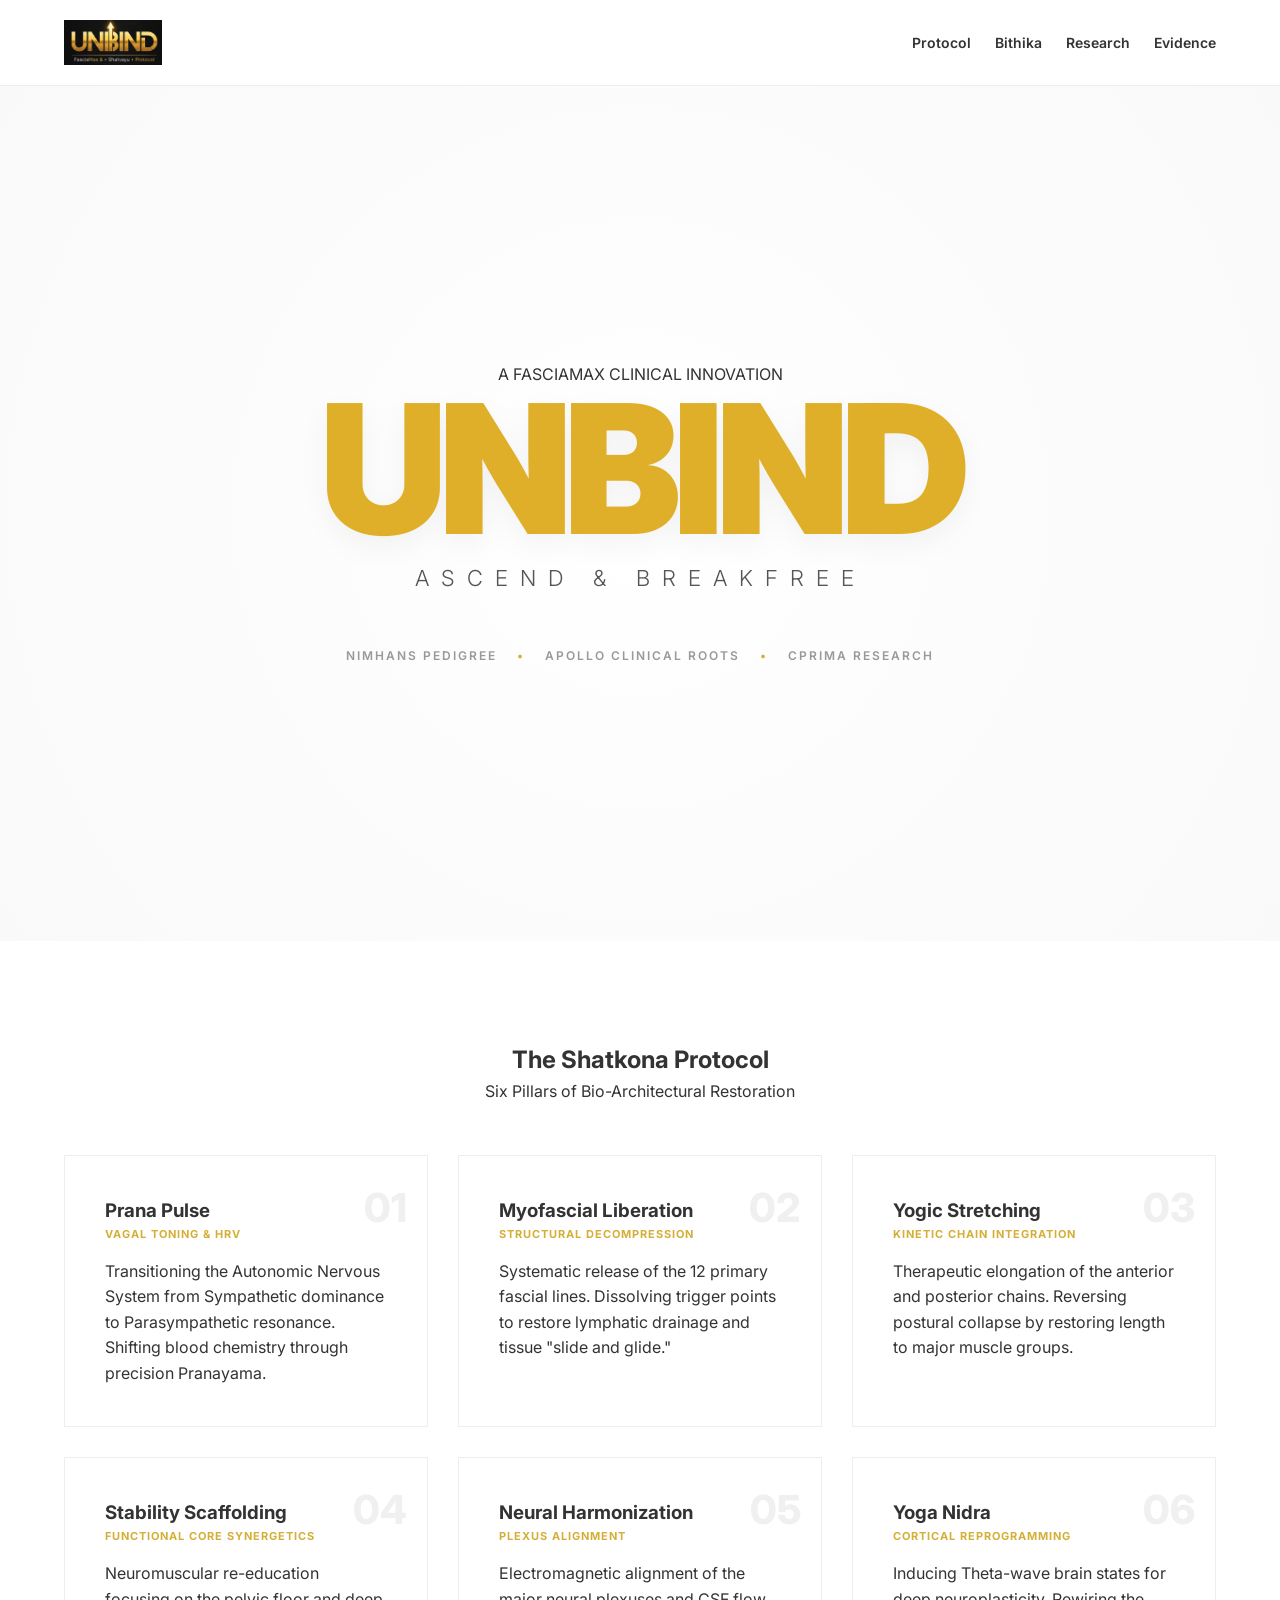
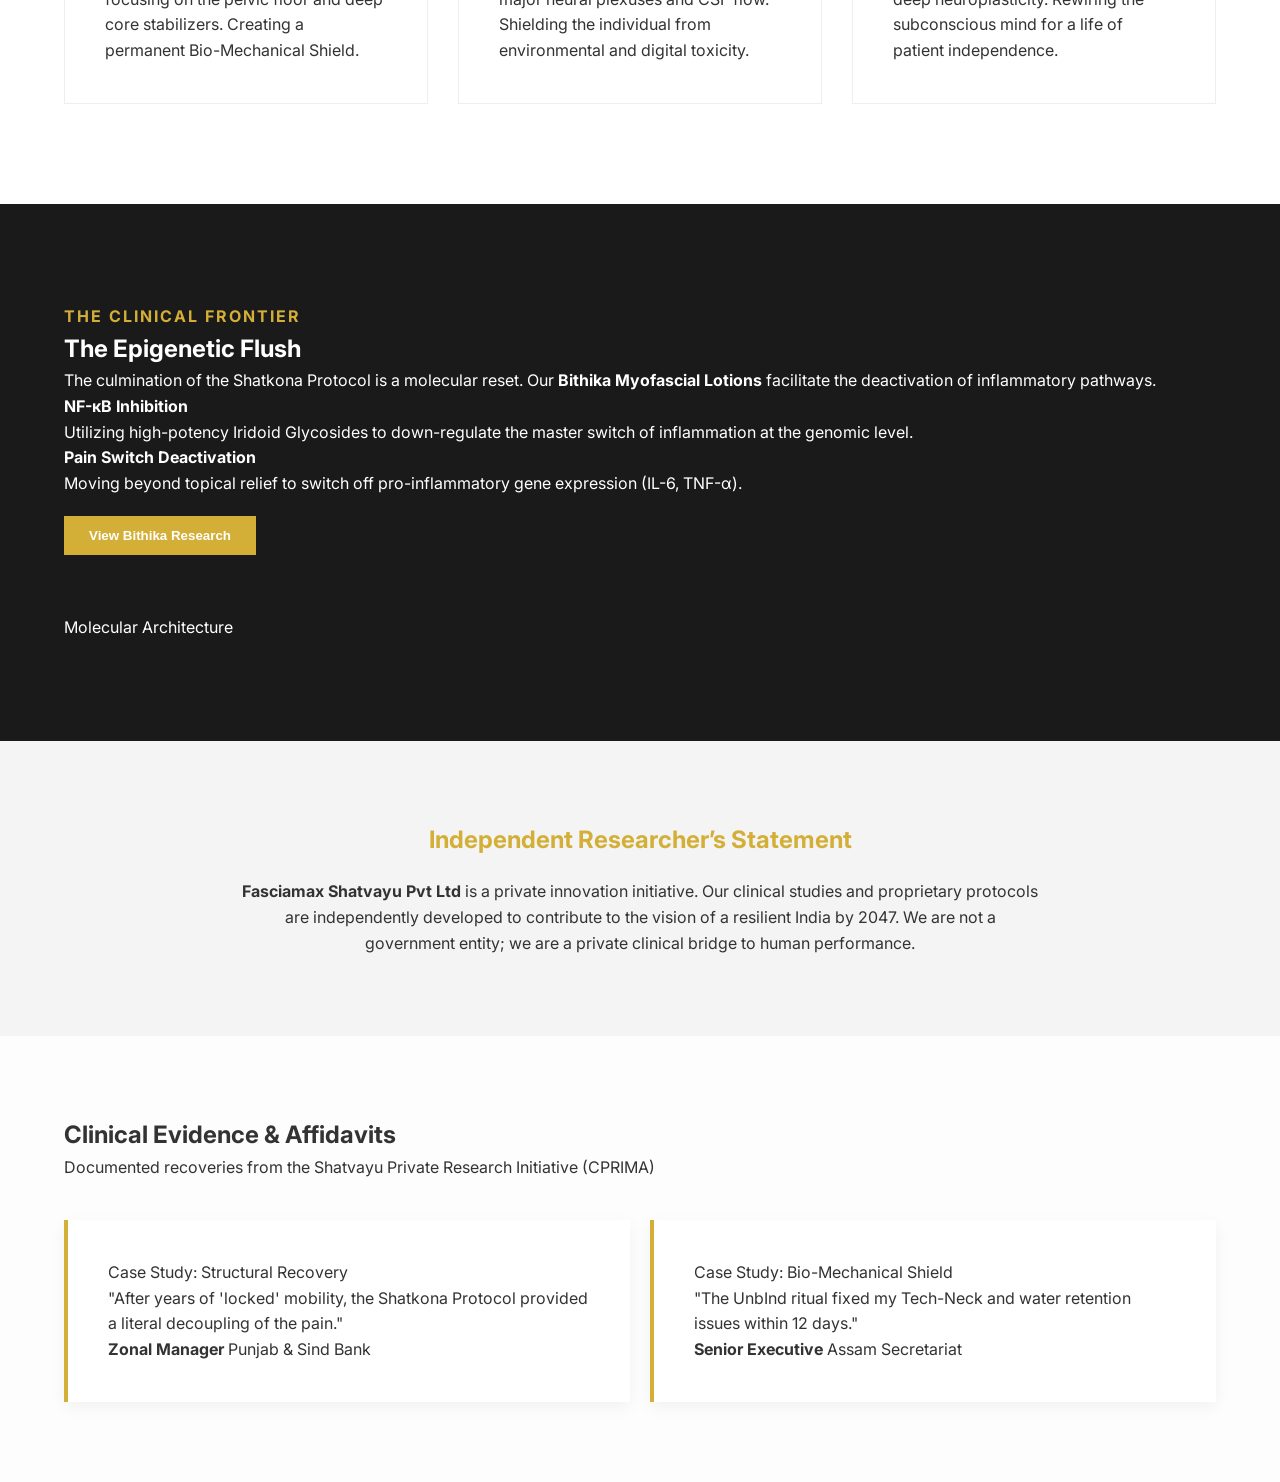
==== index.html @ 410f821a "feat: publish unbind commercial brand" ====
<!DOCTYPE html>
<html lang="en">
<head>
    <meta charset="UTF-8">
    <meta name="viewport" content="width=device-width, initial-scale=1.0">
    <title>Shatvayu | Clinical Independence</title>
    <link rel="stylesheet" href="style.css">
    <link href="https://fonts.googleapis.com/css2?family=Inter:wght@400;600;800&display=swap" rel="stylesheet">
</head>
<body>

   <nav class="navbar">
    <div class="logo-container">
        <img src="assets/unbind-logo.png" alt="Shatvayu UnbInd Logo" class="brand-logo">
    </div>
    <div class="nav-links">
        <a href="#protocol">Protocol</a>
        <a href="#bithika">Bithika</a>
        <a href="#research">Research</a>
        <a href="#testimonials">Evidence</a>
    </div>
</nav>

    <header class="hero">
    <div class="hero-bg-overlay"></div>
    
    <div class="hero-inner">
        <div class="corporate-seal">A FASCIAMAX CLINICAL INNOVATION</div>
        <h1 class="hero-brand-title">UNBIND</h1>
        <h2 class="hero-architecture-tag">Ascend & Breakfree</h2>
        
        <div class="hero-credentials">
            <span>NIMHANS Pedigree</span>
            <span class="dot">•</span>
            <span>Apollo Clinical Roots</span>
            <span class="dot">•</span>
            <span>CPRIMA Research</span>
        </div>
    </div>
</header>

    <section id="protocol" class="protocol-section">
        <h2 class="section-title">The Shatkona Protocol</h2>
        <p class="section-intro">Six Pillars of Bio-Architectural Restoration</p>

        <div class="protocol-grid">
    <div class="protocol-card">
        <div class="pillar-num">01</div>
        <h3>Prana Pulse</h3>
        <p class="science-tag">Vagal Toning & HRV</p>
        <p>Transitioning the Autonomic Nervous System from Sympathetic dominance to Parasympathetic resonance. Shifting blood chemistry through precision Pranayama.</p>
    </div>

    <div class="protocol-card">
        <div class="pillar-num">02</div>
        <h3>Myofascial Liberation</h3>
        <p class="science-tag">Structural Decompression</p>
        <p>Systematic release of the 12 primary fascial lines. Dissolving trigger points to restore lymphatic drainage and tissue "slide and glide."</p>
    </div>

    <div class="protocol-card">
        <div class="pillar-num">03</div>
        <h3>Yogic Stretching</h3>
        <p class="science-tag">Kinetic Chain Integration</p>
        <p>Therapeutic elongation of the anterior and posterior chains. Reversing postural collapse by restoring length to major muscle groups.</p>
    </div>

    <div class="protocol-card">
        <div class="pillar-num">04</div>
        <h3>Stability Scaffolding</h3>
        <p class="science-tag">Functional Core Synergetics</p>
        <p>Neuromuscular re-education focusing on the pelvic floor and deep core stabilizers. Creating a permanent Bio-Mechanical Shield.</p>
    </div>

    <div class="protocol-card">
        <div class="pillar-num">05</div>
        <h3>Neural Harmonization</h3>
        <p class="science-tag">Plexus Alignment</p>
        <p>Electromagnetic alignment of the major neural plexuses and CSF flow. Shielding the individual from environmental and digital toxicity.</p>
    </div>

    <div class="protocol-card">
        <div class="pillar-num">06</div>
        <h3>Yoga Nidra</h3>
        <p class="science-tag">Cortical Reprogramming</p>
        <p>Inducing Theta-wave brain states for deep neuroplasticity. Rewiring the subconscious mind for a life of patient independence.</p>
    </div>
</div>
    </section>

    <section id="bithika" class="flush-section">
        <div class="flush-container">
            <div class="flush-text">
                <span class="science-label">The Clinical Frontier</span>
                <h2>The Epigenetic Flush</h2>
                <p>The culmination of the Shatkona Protocol is a molecular reset. Our <strong>Bithika Myofascial Lotions</strong> facilitate the deactivation of inflammatory pathways.</p>
                
                <div class="science-breakdown">
                    <div class="pathway-item">
                        <h4>NF-κB Inhibition</h4>
                        <p>Utilizing high-potency Iridoid Glycosides to down-regulate the master switch of inflammation at the genomic level.</p>
                    </div>
                    <div class="pathway-item">
                        <h4>Pain Switch Deactivation</h4>
                        <p>Moving beyond topical relief to switch off pro-inflammatory gene expression (IL-6, TNF-α).</p>
                    </div>
                </div>
                <button class="cta-gold">View Bithika Research</button>
            </div>
            <div class="flush-image">
                <div class="placeholder-box">Molecular Architecture</div>
            </div>
        </div>
    </section>

    <section id="research" class="research-note">
        <div class="note-container">
            <h2>Independent Researcher’s Statement</h2>
            <p><strong>Fasciamax Shatvayu Pvt Ltd</strong> is a private innovation initiative. Our clinical studies and proprietary protocols are independently developed to contribute to the vision of a resilient India by 2047. We are not a government entity; we are a private clinical bridge to human performance.</p>
        </div>
    </section>

    <section id="testimonials" class="testimonial-section">
        <h2 class="section-title">Clinical Evidence & Affidavits</h2>
        <p class="section-sub">Documented recoveries from the Shatvayu Private Research Initiative (CPRIMA)</p>

        <div class="testimonial-grid">
            <div class="case-card">
                <span class="case-label">Case Study: Structural Recovery</span>
                <p class="case-quote">"After years of 'locked' mobility, the Shatkona Protocol provided a literal decoupling of the pain."</p>
                <div class="case-author">
                    <strong>Zonal Manager</strong>
                    <span>Punjab & Sind Bank</span>
                </div>
            </div>

            <div class="case-card">
                <span class="case-label">Case Study: Bio-Mechanical Shield</span>
                <p class="case-quote">"The UnbInd ritual fixed my Tech-Neck and water retention issues within 12 days."</p>
                <div class="case-author">
                    <strong>Senior Executive</strong>
                    <span>Assam Secretariat</span>
                </div>
            </div>
        </div>
    </section>

    <script src="script.js"></script>
</body>
</html>
---- style.css ----
/* GLOBAL STYLES */
* {
    margin: 0;
    padding: 0;
    box-sizing: border-box;
}

body {
    font-family: 'Inter', sans-serif;
    color: #333;
    line-height: 1.6;
}

/* NAVBAR */
.navbar {
    display: flex;
    justify-content: space-between;
    align-items: center;
    padding: 20px 5%;
    background: #fff;
    border-bottom: 1px solid #eee;
    position: sticky;
    top: 0;
    z-index: 1000;
}

.brand-logo {
    height: 45px; /* This is the "sweet spot" for most professional navbars */
    width: auto;  /* This ensures the logo doesn't look stretched or squashed */
    display: block;
    object-fit: contain; /* Extra insurance to keep the proportions perfect */
}

/* Ensure the container doesn't force extra height */
.logo-container {
    display: flex;
    align-items: center;
    max-height: 50px; 
}

.nav-links a {
    margin-left: 20px;
    text-decoration: none;
    color: #333;
    font-weight: 600;
    font-size: 14px;
}

/* HERO */
/* 1. THE MAIN HERO CONTAINER */
.hero {
    height: 95vh;
    display: flex;
    align-items: center;
    justify-content: center;
    position: relative;
    overflow: hidden;
    /* This gradient adds depth so the screen doesn't look 'empty' */
    background: radial-gradient(circle, #ffffff 0%, #f9f9f9 100%);
}

/* 2. THE BACKGROUND TEXTURE (The Fascial Web) */
.hero-bg-overlay {
    position: absolute;
    top: 0; left: 0;
    width: 100%; height: 100%;
    background-image: url('assets/fascial-web-bg.png');
    background-size: cover;
    background-position: center;
    opacity: 0.05; 
    z-index: 1;
}

/* 3. THE TEXT CONTENT WRAPPER */
.hero-inner {
    position: relative;
    z-index: 2; 
    text-align: center;
}

/* 4. THE BRAND TITLE (Replaces the old .hero h1) */
.hero-brand-title {
    /* clamp makes it huge on desktop (180px) but readable on mobile */
    font-size: clamp(80px, 18vw, 180px);
    font-weight: 900;
    letter-spacing: -8px; /* High-end 'tight' kerning */
    line-height: 0.8;
    color: #e0af29;
    margin: 10px 0;
    text-shadow: 0 10px 30px rgba(0,0,0,0.05);
}

/* 5. THE TAGLINE */
.hero-architecture-tag {
    font-size: 22px;
    font-weight: 300;
    text-transform: uppercase;
    letter-spacing: 12px; /* Adds the 'Architectural' feel */
    color: #555;
    margin-top: 20px;
}

/* 6. THE AUTHORITY BAR (NIMHANS/Apollo) */
.hero-credentials {
    margin-top: 50px;
    font-size: 12px;
    font-weight: 600;
    text-transform: uppercase;
    letter-spacing: 2px;
    color: #999;
}

.hero-credentials .dot {
    color: #D4AF37; /* Your branding gold */
    margin: 0 15px;
}
/* PROTOCOL SECTION */
.protocol-section {
    padding: 100px 5%;
    background: #ffffff;
    text-align: center;
}

.protocol-grid {
    display: grid;
    grid-template-columns: repeat(auto-fit, minmax(300px, 1fr));
    gap: 30px;
    margin-top: 50px;
}

.protocol-card {
    padding: 40px;
    border: 1px solid #eee;
    transition: 0.4s;
    text-align: left;
    position: relative;
}

.protocol-card:hover {
    border-color: #D4AF37;
    box-shadow: 0 10px 30px rgba(0,0,0,0.05);
}

.pillar-num {
    font-size: 40px;
    font-weight: 800;
    color: #f0f0f0;
    position: absolute;
    top: 20px;
    right: 20px;
}

.science-tag {
    color: #D4AF37;
    font-size: 11px;
    font-weight: 700;
    text-transform: uppercase;
    letter-spacing: 1px;
    margin-bottom: 15px;
}

/* BITHIKA SECTION */
.flush-section {
    padding: 100px 5%;
    background-color: #1a1a1a;
    color: #ffffff;
}

.flush-container {
    display: flex;
    align-items: center;
    gap: 60px;
    max-width: 1200px;
    margin: 0 auto;
    flex-wrap: wrap;
}

.science-label {
    color: #D4AF37;
    font-weight: 700;
    letter-spacing: 2px;
    text-transform: uppercase;
}

.cta-gold {
    background: #D4AF37;
    border: none;
    padding: 12px 25px;
    color: #fff;
    font-weight: 700;
    cursor: pointer;
    margin-top: 20px;
}

/* RESEARCH NOTE (The Fix for your Top-Left problem) */
.research-note {
    padding: 80px 5%;
    background: #f4f4f4;
    text-align: center;
}

.note-container {
    max-width: 800px;
    margin: 0 auto;
}

.research-note h2 {
    margin-bottom: 20px;
    color: #D4AF37;
}

/* TESTIMONIALS */
.testimonial-section {
    padding: 80px 5%;
    background: #fdfdfd;
}

.testimonial-grid {
    display: flex;
    gap: 20px;
    margin-top: 40px;
    flex-wrap: wrap;
}

.case-card {
    flex: 1;
    min-width: 300px;
    background: white;
    padding: 40px;
    border-left: 4px solid #D4AF37;
    box-shadow: 0 5px 15px rgba(0,0,0,0.05);
}
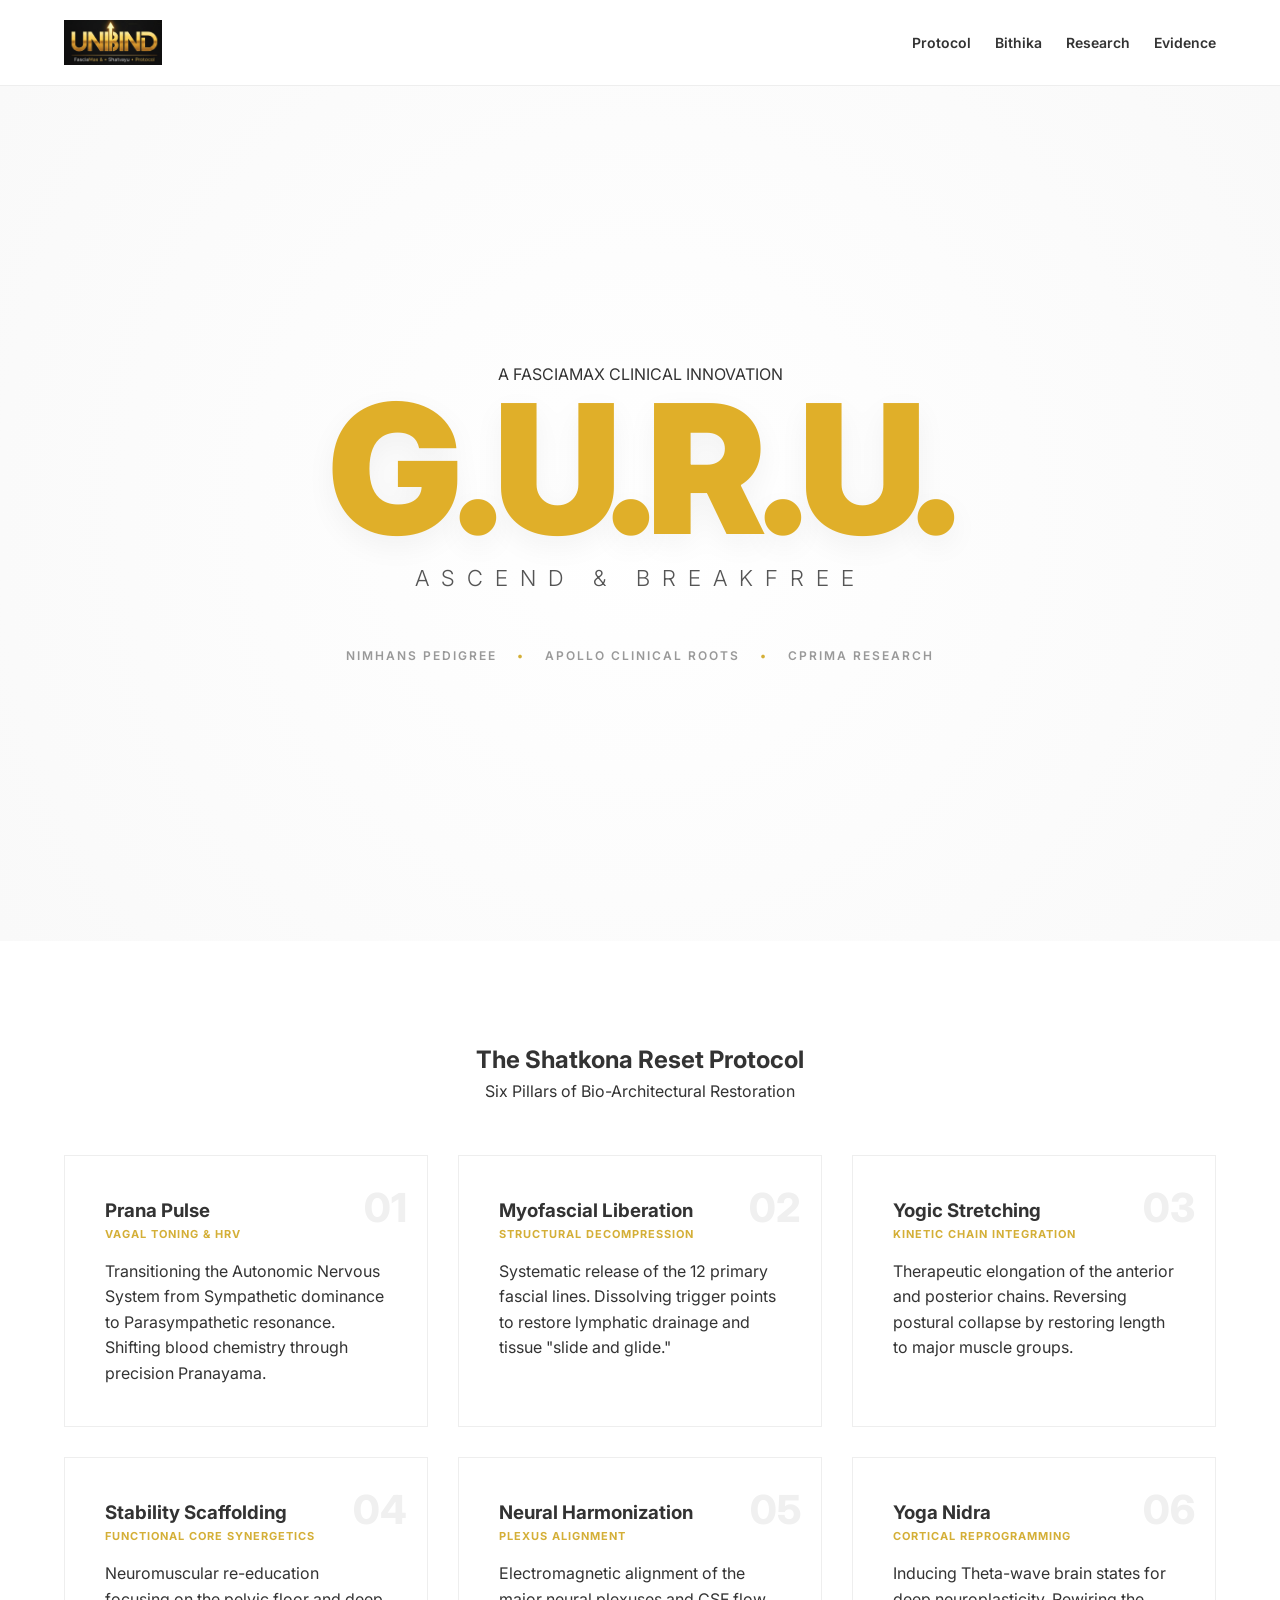
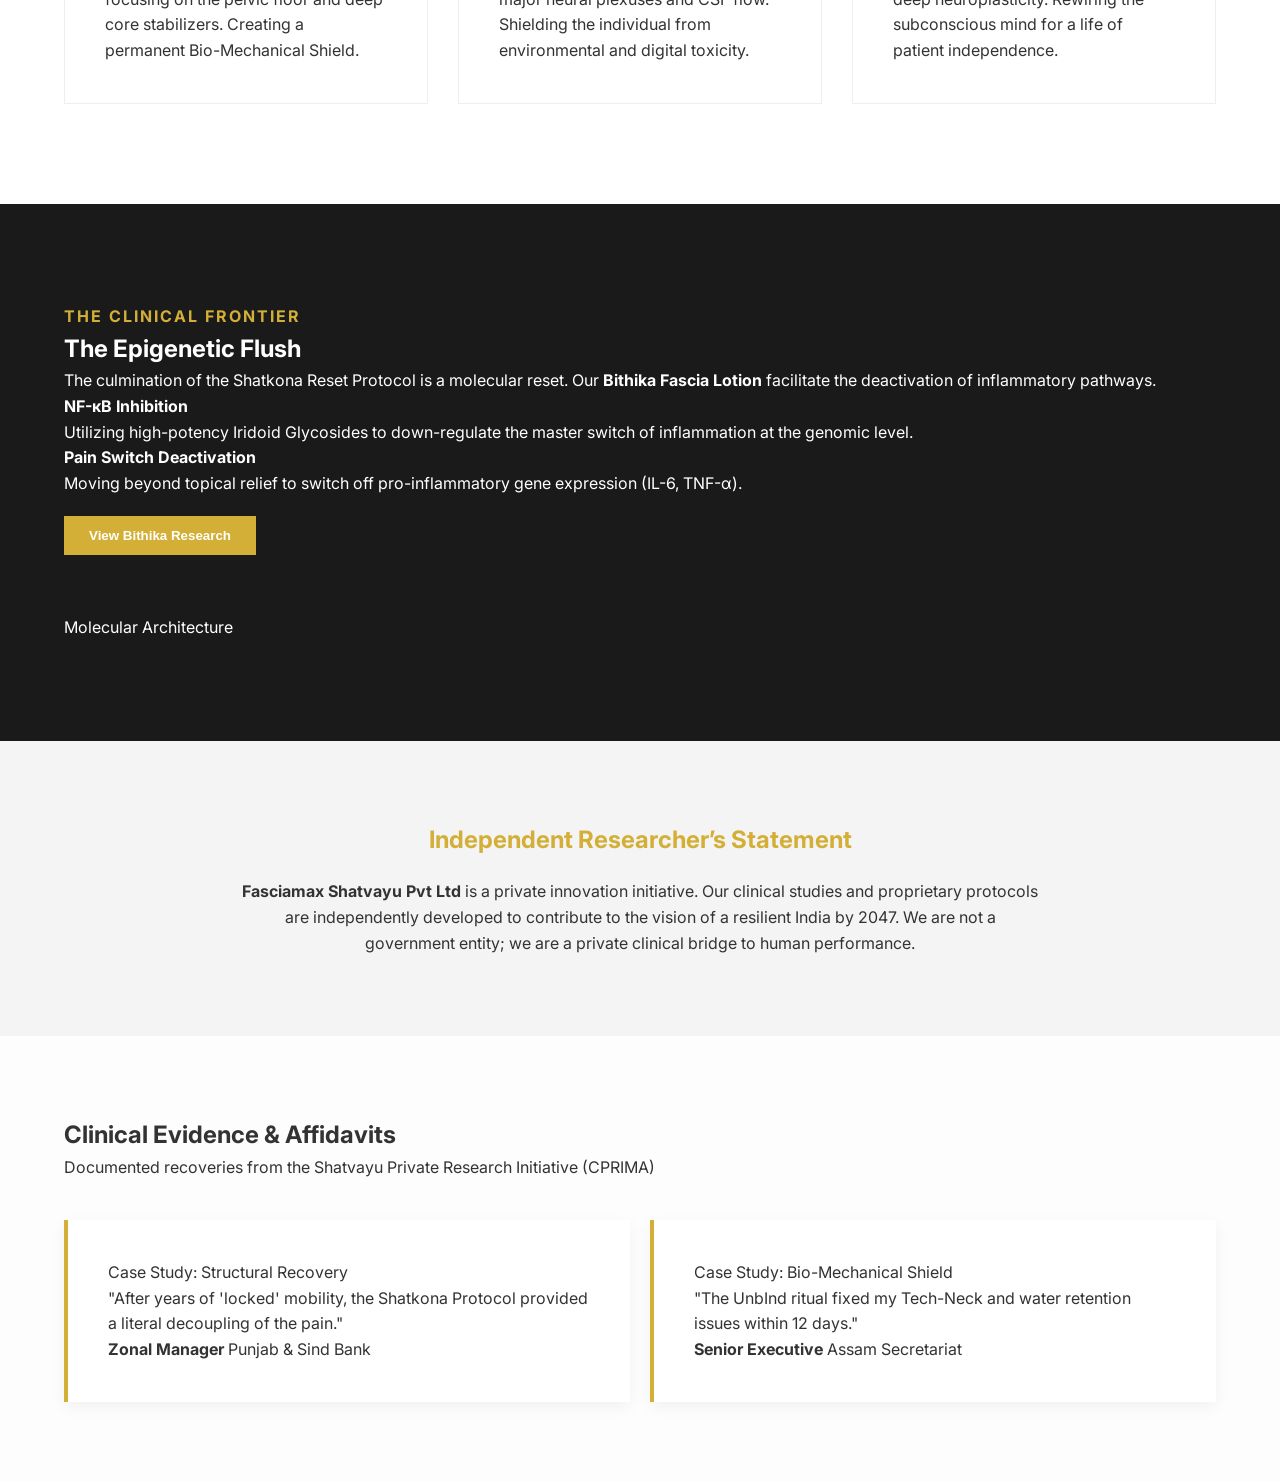
==== commit e849191e: "gradient" ====
--- a/index.html
+++ b/index.html
@@ -3,7 +3,7 @@
 <head>
     <meta charset="UTF-8">
     <meta name="viewport" content="width=device-width, initial-scale=1.0">
-    <title>Shatvayu | Clinical Independence</title>
+    <title>Shatvayu - FasciaMax</title>
     <link rel="stylesheet" href="style.css">
     <link href="https://fonts.googleapis.com/css2?family=Inter:wght@400;600;800&display=swap" rel="stylesheet">
 </head>
@@ -26,7 +26,7 @@
     
     <div class="hero-inner">
         <div class="corporate-seal">A FASCIAMAX CLINICAL INNOVATION</div>
-        <h1 class="hero-brand-title">UNBIND</h1>
+        <h1 class="hero-brand-title">G.U.R.U.</h1>
         <h2 class="hero-architecture-tag">Ascend & Breakfree</h2>
         
         <div class="hero-credentials">
@@ -40,7 +40,7 @@
 </header>
 
     <section id="protocol" class="protocol-section">
-        <h2 class="section-title">The Shatkona Protocol</h2>
+        <h2 class="section-title">The Shatkona Reset Protocol</h2>
         <p class="section-intro">Six Pillars of Bio-Architectural Restoration</p>
 
         <div class="protocol-grid">
@@ -93,7 +93,7 @@
             <div class="flush-text">
                 <span class="science-label">The Clinical Frontier</span>
                 <h2>The Epigenetic Flush</h2>
-                <p>The culmination of the Shatkona Protocol is a molecular reset. Our <strong>Bithika Myofascial Lotions</strong> facilitate the deactivation of inflammatory pathways.</p>
+                <p>The culmination of the Shatkona Reset Protocol is a molecular reset. Our <strong>Bithika Fascia Lotion</strong> facilitate the deactivation of inflammatory pathways.</p>
                 
                 <div class="science-breakdown">
                     <div class="pathway-item">
--- a/style.css
+++ b/style.css
@@ -229,4 +229,41 @@
     padding: 40px;
     border-left: 4px solid #D4AF37;
     box-shadow: 0 5px 15px rgba(0,0,0,0.05);
+    :root {
+    --deep-forest: #2C5E43;
+    --muted-sage: #4A5A50;
+    --clinical-white: #F4F6F4;
+    --gold: #C5A059;
+}
+
+body {
+    font-family: 'Inter', sans-serif;
+    color: var(--muted-sage);
+    background-color: var(--clinical-white);
+    line-height: 1.6;
+}
+
+.hero {
+    background: linear-gradient(rgba(44, 94, 67, 0.9), rgba(44, 94, 67, 0.9)), url('assets/hero-bg.jpg');
+    background-size: cover;
+    padding: 100px 20px;
+    text-align: center;
+    color: #FFF;
+}
+
+.hero-brand-title {
+    font-size: 5rem;
+    letter-spacing: 0.5rem;
+    margin: 10px 0;
+}
+
+.cta-gold {
+    background-color: var(--gold);
+    color: #FFF;
+    padding: 12px 30px;
+    border: none;
+    border-radius: 5px;
+    font-weight: 800;
+    cursor: pointer;
+}
 }
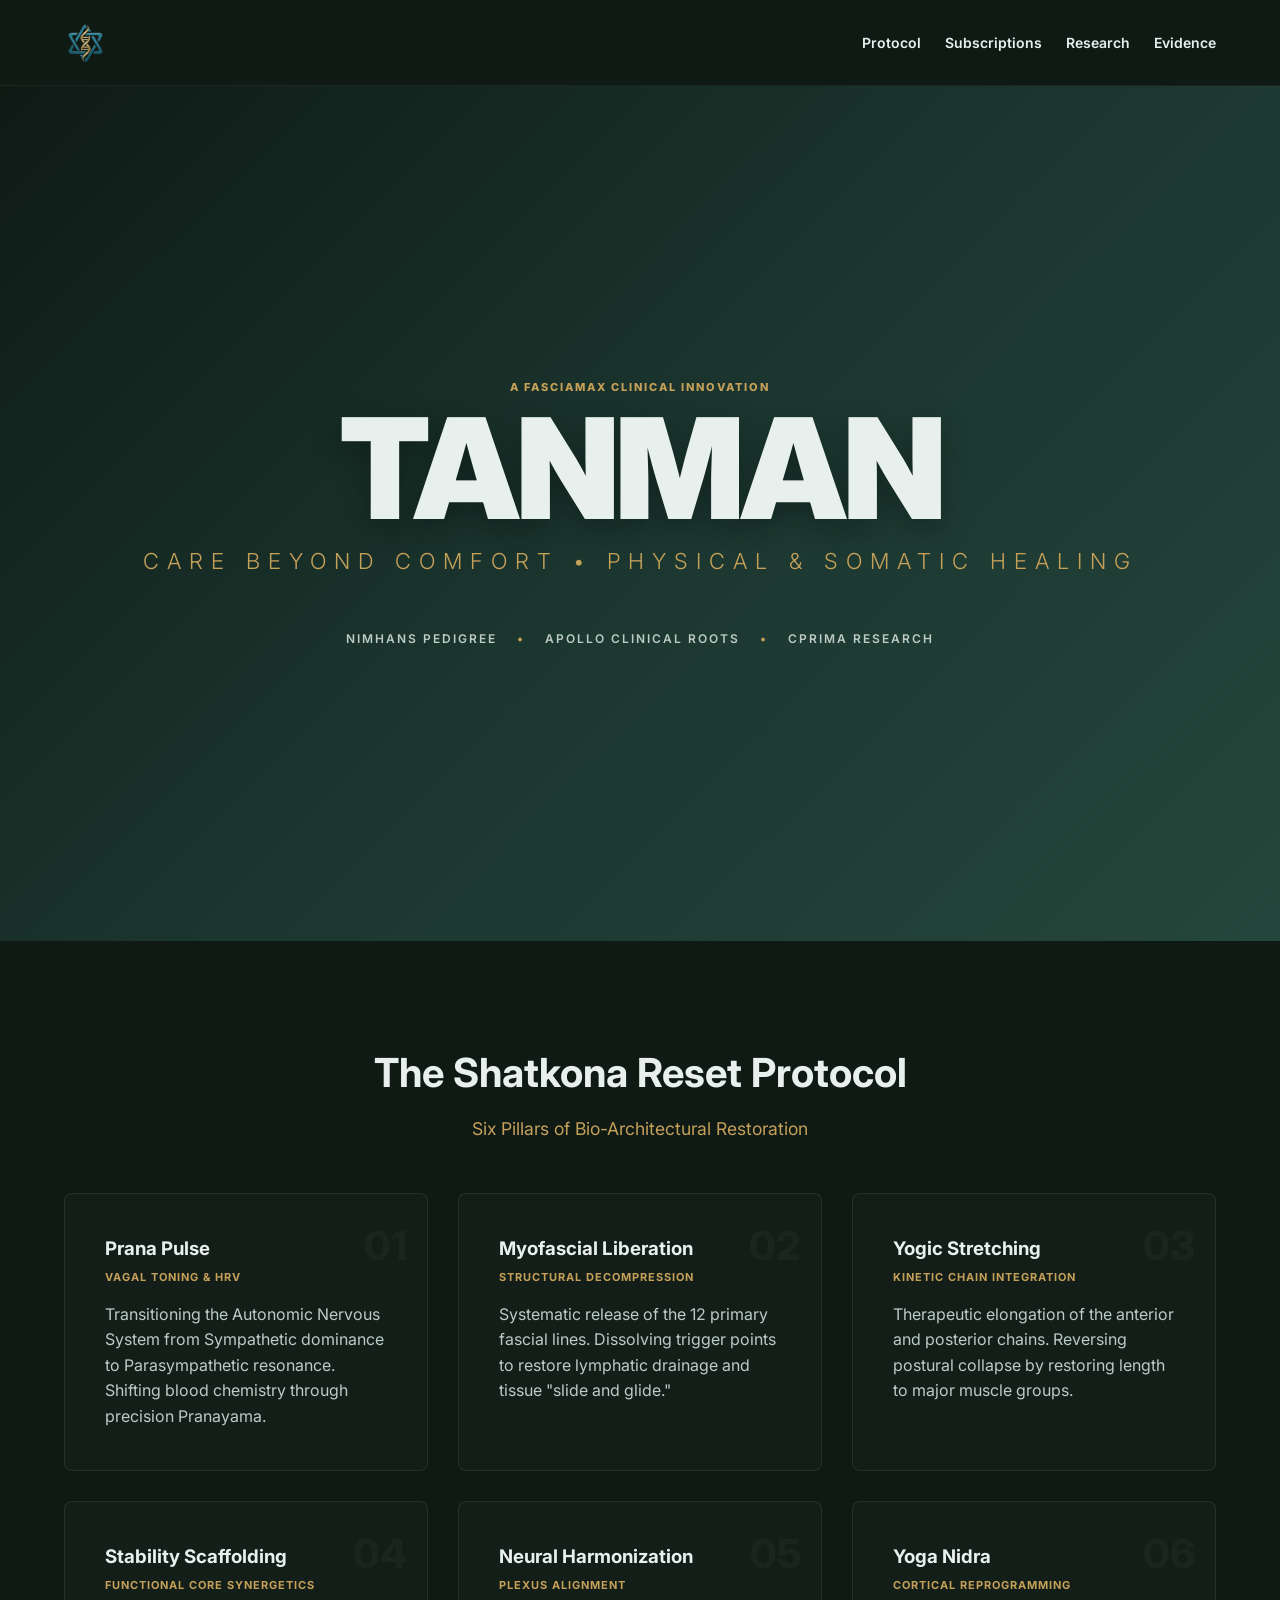
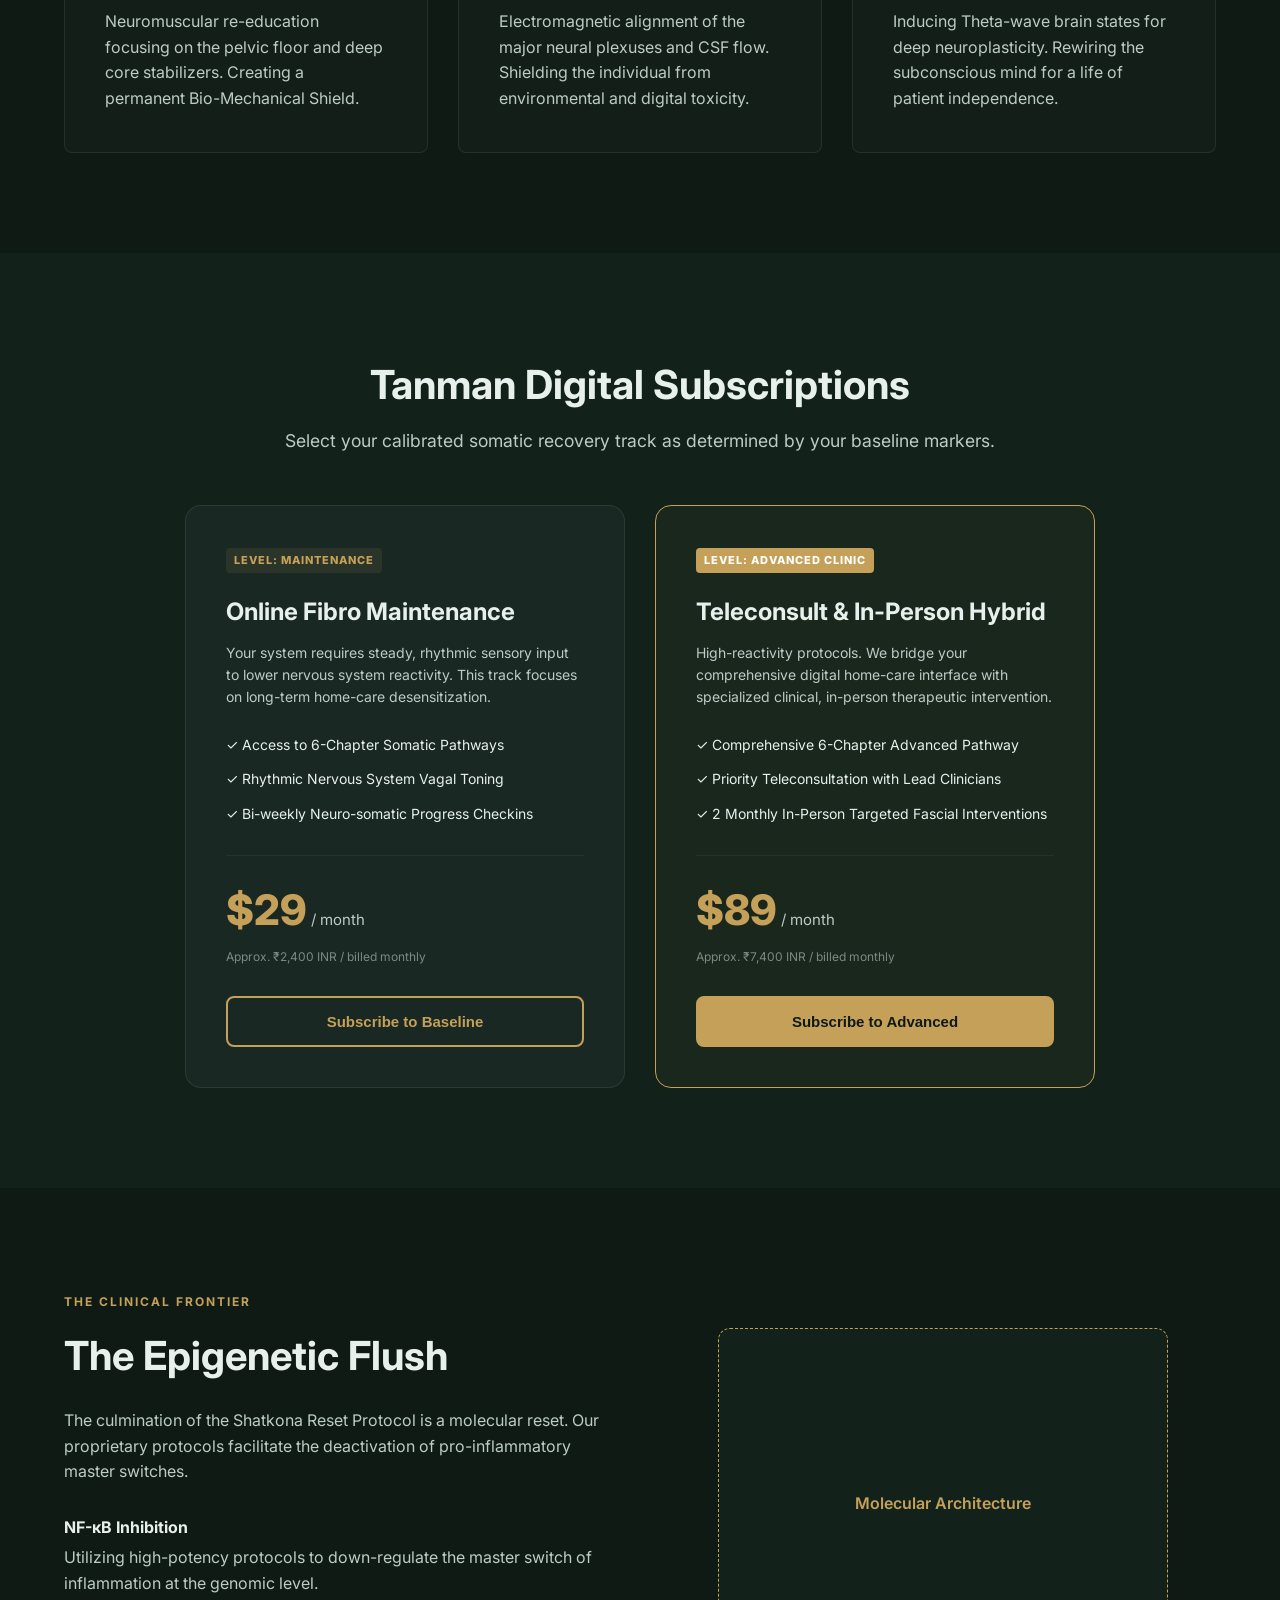
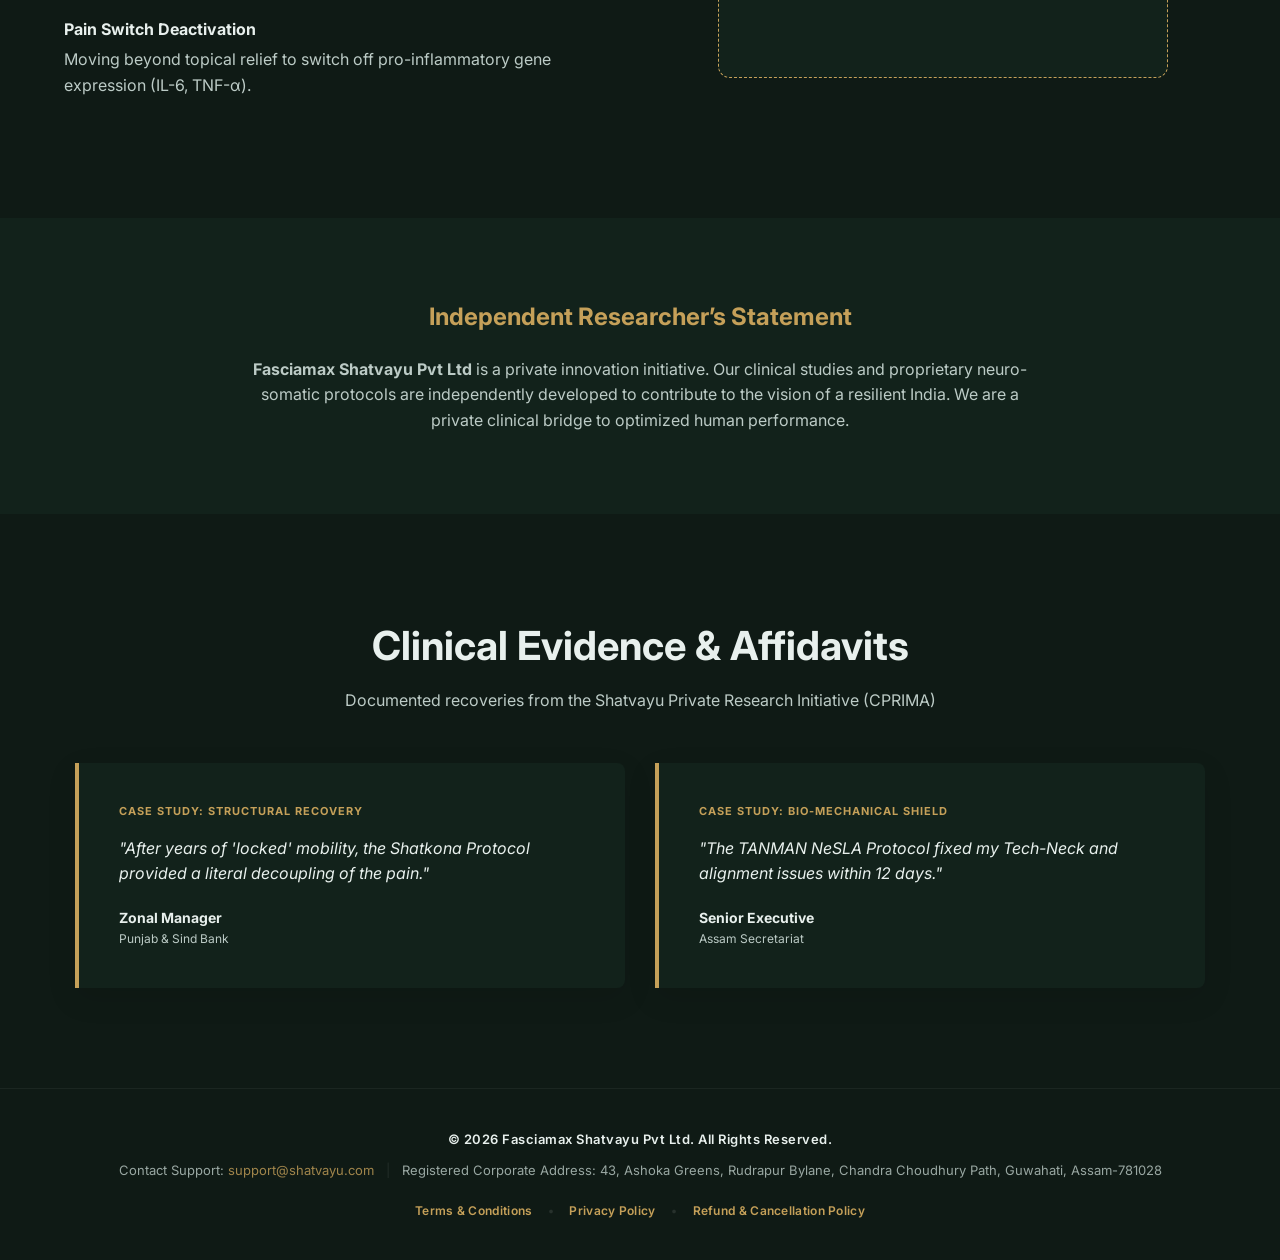
==== commit d278c95c: "df" ====
--- a/index.html
+++ b/index.html
@@ -3,109 +3,155 @@
 <head>
     <meta charset="UTF-8">
     <meta name="viewport" content="width=device-width, initial-scale=1.0">
-    <title>Shatvayu - FasciaMax</title>
+    <title>Shatvayu - Tanman Somatic Healing</title>
     <link rel="stylesheet" href="style.css">
-    <link href="https://fonts.googleapis.com/css2?family=Inter:wght@400;600;800&display=swap" rel="stylesheet">
+    <link href="https://fonts.googleapis.com/css2?family=Inter:wght@400;600;700;800&display=swap" rel="stylesheet">
 </head>
 <body>
 
-   <nav class="navbar">
-    <div class="logo-container">
-        <img src="assets/unbind-logo.png" alt="Shatvayu UnbInd Logo" class="brand-logo">
-    </div>
-    <div class="nav-links">
-        <a href="#protocol">Protocol</a>
-        <a href="#bithika">Bithika</a>
-        <a href="#research">Research</a>
-        <a href="#testimonials">Evidence</a>
-    </div>
-</nav>
-
+    <!-- NAVBAR -->
+    <nav class="navbar">
+        <div class="logo-container">
+            <img src="assets/unbind-logo.png" alt="Shatvayu UnbInd Logo" class="brand-logo">
+        </div>
+        <div class="nav-links">
+            <a href="#protocol">Protocol</a>
+            <a href="#pricing">Subscriptions</a>
+            <a href="#research">Research</a>
+            <a href="#testimonials">Evidence</a>
+        </div>
+    </nav>
+
+    <!-- HERO SECTION WITH PREMIUM LINEAR GRADIENT OVERLAY -->
     <header class="hero">
-    <div class="hero-bg-overlay"></div>
-    
-    <div class="hero-inner">
-        <div class="corporate-seal">A FASCIAMAX CLINICAL INNOVATION</div>
-        <h1 class="hero-brand-title">G.U.R.U.</h1>
-        <h2 class="hero-architecture-tag">Ascend & Breakfree</h2>
-        
-        <div class="hero-credentials">
-            <span>NIMHANS Pedigree</span>
-            <span class="dot">•</span>
-            <span>Apollo Clinical Roots</span>
-            <span class="dot">•</span>
-            <span>CPRIMA Research</span>
-        </div>
-    </div>
-</header>
-
+        <div class="hero-bg-overlay"></div>
+        <div class="hero-inner">
+            <div class="corporate-seal">A FASCIAMAX CLINICAL INNOVATION</div>
+            <h1 class="hero-brand-title">TANMAN</h1>
+            <h2 class="hero-architecture-tag">Care Beyond Comfort • Physical & Somatic Healing</h2>
+            
+            <div class="hero-credentials">
+                <span>NIMHANS Pedigree</span>
+                <span class="dot">•</span>
+                <span>Apollo Clinical Roots</span>
+                <span class="dot">•</span>
+                <span>CPRIMA Research</span>
+            </div>
+        </div>
+    </header>
+
+    <!-- THE SHATKONA RESET PROTOCOL -->
     <section id="protocol" class="protocol-section">
         <h2 class="section-title">The Shatkona Reset Protocol</h2>
         <p class="section-intro">Six Pillars of Bio-Architectural Restoration</p>
 
         <div class="protocol-grid">
-    <div class="protocol-card">
-        <div class="pillar-num">01</div>
-        <h3>Prana Pulse</h3>
-        <p class="science-tag">Vagal Toning & HRV</p>
-        <p>Transitioning the Autonomic Nervous System from Sympathetic dominance to Parasympathetic resonance. Shifting blood chemistry through precision Pranayama.</p>
-    </div>
-
-    <div class="protocol-card">
-        <div class="pillar-num">02</div>
-        <h3>Myofascial Liberation</h3>
-        <p class="science-tag">Structural Decompression</p>
-        <p>Systematic release of the 12 primary fascial lines. Dissolving trigger points to restore lymphatic drainage and tissue "slide and glide."</p>
-    </div>
-
-    <div class="protocol-card">
-        <div class="pillar-num">03</div>
-        <h3>Yogic Stretching</h3>
-        <p class="science-tag">Kinetic Chain Integration</p>
-        <p>Therapeutic elongation of the anterior and posterior chains. Reversing postural collapse by restoring length to major muscle groups.</p>
-    </div>
-
-    <div class="protocol-card">
-        <div class="pillar-num">04</div>
-        <h3>Stability Scaffolding</h3>
-        <p class="science-tag">Functional Core Synergetics</p>
-        <p>Neuromuscular re-education focusing on the pelvic floor and deep core stabilizers. Creating a permanent Bio-Mechanical Shield.</p>
-    </div>
-
-    <div class="protocol-card">
-        <div class="pillar-num">05</div>
-        <h3>Neural Harmonization</h3>
-        <p class="science-tag">Plexus Alignment</p>
-        <p>Electromagnetic alignment of the major neural plexuses and CSF flow. Shielding the individual from environmental and digital toxicity.</p>
-    </div>
-
-    <div class="protocol-card">
-        <div class="pillar-num">06</div>
-        <h3>Yoga Nidra</h3>
-        <p class="science-tag">Cortical Reprogramming</p>
-        <p>Inducing Theta-wave brain states for deep neuroplasticity. Rewiring the subconscious mind for a life of patient independence.</p>
-    </div>
-</div>
-    </section>
-
+            <div class="protocol-card">
+                <div class="pillar-num">01</div>
+                <h3>Prana Pulse</h3>
+                <p class="science-tag">Vagal Toning & HRV</p>
+                <p>Transitioning the Autonomic Nervous System from Sympathetic dominance to Parasympathetic resonance. Shifting blood chemistry through precision Pranayama.</p>
+            </div>
+
+            <div class="protocol-card">
+                <div class="pillar-num">02</div>
+                <h3>Myofascial Liberation</h3>
+                <p class="science-tag">Structural Decompression</p>
+                <p>Systematic release of the 12 primary fascial lines. Dissolving trigger points to restore lymphatic drainage and tissue "slide and glide."</p>
+            </div>
+
+            <div class="protocol-card">
+                <div class="pillar-num">03</div>
+                <h3>Yogic Stretching</h3>
+                <p class="science-tag">Kinetic Chain Integration</p>
+                <p>Therapeutic elongation of the anterior and posterior chains. Reversing postural collapse by restoring length to major muscle groups.</p>
+            </div>
+
+            <div class="protocol-card">
+                <div class="pillar-num">04</div>
+                <h3>Stability Scaffolding</h3>
+                <p class="science-tag">Functional Core Synergetics</p>
+                <p>Neuromuscular re-education focusing on the pelvic floor and deep core stabilizers. Creating a permanent Bio-Mechanical Shield.</p>
+            </div>
+
+            <div class="protocol-card">
+                <div class="pillar-num">05</div>
+                <h3>Neural Harmonization</h3>
+                <p class="science-tag">Plexus Alignment</p>
+                <p>Electromagnetic alignment of the major neural plexuses and CSF flow. Shielding the individual from environmental and digital toxicity.</p>
+            </div>
+
+            <div class="protocol-card">
+                <div class="pillar-num">06</div>
+                <h3>Yoga Nidra</h3>
+                <p class="science-tag">Cortical Reprogramming</p>
+                <p>Inducing Theta-wave brain states for deep neuroplasticity. Rewiring the subconscious mind for a life of patient independence.</p>
+            </div>
+        </div>
+    </section>
+
+    <!-- MANDATORY COMPLIANCE: TANMAN APP SUBSCRIPTION PRICING TIERS -->
+    <section id="pricing" class="pricing-section">
+        <div class="pricing-container">
+            <h2 class="section-title" style="color: #E8F0ED;">Tanman Digital Subscriptions</h2>
+            <p class="section-intro" style="color: #BCCBC6; margin-bottom: 40px;">Select your calibrated somatic recovery track as determined by your baseline markers.</p>
+            
+            <div class="pricing-grid">
+                <!-- TIER 1: BASELINE -->
+                <div class="tier-card-web">
+                    <span class="tier-badge-web">LEVEL: MAINTENANCE</span>
+                    <h3>Online Fibro Maintenance</h3>
+                    <p class="tier-description-web">Your system requires steady, rhythmic sensory input to lower nervous system reactivity. This track focuses on long-term home-care desensitization.</p>
+                    <div class="features-list">
+                        <p>✓ Access to 6-Chapter Somatic Pathways</p>
+                        <p>✓ Rhythmic Nervous System Vagal Toning</p>
+                        <p>✓ Bi-weekly Neuro-somatic Progress Checkins</p>
+                    </div>
+                    <div class="price-box">
+                        <span class="currency">$29</span> <span class="duration">/ month</span>
+                        <p class="inr-approx">Approx. ₹2,400 INR / billed monthly</p>
+                    </div>
+                    <button class="cta-gold-pricing">Subscribe to Baseline</button>
+                </div>
+
+                <!-- TIER 2: ADVANCED CLINIC HYBRID -->
+                <div class="tier-card-web featured-tier">
+                    <span class="tier-badge-web" style="color: #FFF; background: #C5A059;">LEVEL: ADVANCED CLINIC</span>
+                    <h3>Teleconsult & In-Person Hybrid</h3>
+                    <p class="tier-description-web">High-reactivity protocols. We bridge your comprehensive digital home-care interface with specialized clinical, in-person therapeutic intervention.</p>
+                    <div class="features-list">
+                        <p>✓ Comprehensive 6-Chapter Advanced Pathway</p>
+                        <p>✓ Priority Teleconsultation with Lead Clinicians</p>
+                        <p>✓ 2 Monthly In-Person Targeted Fascial Interventions</p>
+                    </div>
+                    <div class="price-box">
+                        <span class="currency">$89</span> <span class="duration">/ month</span>
+                        <p class="inr-approx">Approx. ₹7,400 INR / billed monthly</p>
+                    </div>
+                    <button class="cta-gold-pricing active-cta">Subscribe to Advanced</button>
+                </div>
+            </div>
+        </div>
+    </section>
+
+    <!-- EPIGENETIC FLUSH SECTION -->
     <section id="bithika" class="flush-section">
         <div class="flush-container">
             <div class="flush-text">
                 <span class="science-label">The Clinical Frontier</span>
                 <h2>The Epigenetic Flush</h2>
-                <p>The culmination of the Shatkona Reset Protocol is a molecular reset. Our <strong>Bithika Fascia Lotion</strong> facilitate the deactivation of inflammatory pathways.</p>
+                <p>The culmination of the Shatkona Reset Protocol is a molecular reset. Our proprietary protocols facilitate the deactivation of pro-inflammatory master switches.</p>
                 
                 <div class="science-breakdown">
                     <div class="pathway-item">
                         <h4>NF-κB Inhibition</h4>
-                        <p>Utilizing high-potency Iridoid Glycosides to down-regulate the master switch of inflammation at the genomic level.</p>
+                        <p>Utilizing high-potency protocols to down-regulate the master switch of inflammation at the genomic level.</p>
                     </div>
                     <div class="pathway-item">
                         <h4>Pain Switch Deactivation</h4>
                         <p>Moving beyond topical relief to switch off pro-inflammatory gene expression (IL-6, TNF-α).</p>
                     </div>
                 </div>
-                <button class="cta-gold">View Bithika Research</button>
             </div>
             <div class="flush-image">
                 <div class="placeholder-box">Molecular Architecture</div>
@@ -113,13 +159,15 @@
         </div>
     </section>
 
+    <!-- RESEARCH NOTE -->
     <section id="research" class="research-note">
         <div class="note-container">
             <h2>Independent Researcher’s Statement</h2>
-            <p><strong>Fasciamax Shatvayu Pvt Ltd</strong> is a private innovation initiative. Our clinical studies and proprietary protocols are independently developed to contribute to the vision of a resilient India by 2047. We are not a government entity; we are a private clinical bridge to human performance.</p>
-        </div>
-    </section>
-
+            <p><strong>Fasciamax Shatvayu Pvt Ltd</strong> is a private innovation initiative. Our clinical studies and proprietary neuro-somatic protocols are independently developed to contribute to the vision of a resilient India. We are a private clinical bridge to optimized human performance.</p>
+        </div>
+    </section>
+
+    <!-- EVIDENCE SECTION -->
     <section id="testimonials" class="testimonial-section">
         <h2 class="section-title">Clinical Evidence & Affidavits</h2>
         <p class="section-sub">Documented recoveries from the Shatvayu Private Research Initiative (CPRIMA)</p>
@@ -136,7 +184,7 @@
 
             <div class="case-card">
                 <span class="case-label">Case Study: Bio-Mechanical Shield</span>
-                <p class="case-quote">"The UnbInd ritual fixed my Tech-Neck and water retention issues within 12 days."</p>
+                <p class="case-quote">"The TANMAN NeSLA Protocol fixed my Tech-Neck and alignment issues within 12 days."</p>
                 <div class="case-author">
                     <strong>Senior Executive</strong>
                     <span>Assam Secretariat</span>
@@ -145,6 +193,29 @@
         </div>
     </section>
 
+    <!-- MANDATORY RAZORPAY COMPLIANCE FOOTER -->
+    <footer class="compliance-footer" style="background: #0F1A15; color: #BCCBC6; padding: 40px 20px; text-align: center; font-family: 'Inter', sans-serif; font-size: 13px; border-top: 1px solid rgba(255,255,255,0.05); line-height: 1.6;">
+        <div class="footer-container" style="max-width: 1200px; margin: 0 auto;">
+            <p style="margin: 0 0 10px 0; color: #E8F0ED; font-weight: 600; letter-spacing: 0.5px;">
+                &copy; 2026 Fasciamax Shatvayu Pvt Ltd. All Rights Reserved.
+            </p>
+            
+            <p style="margin: 0 0 20px 0; color: #BCCBC6; opacity: 0.8;">
+                Contact Support: <a href="mailto:support@shatvayu.com" style="color: #C5A059; text-decoration: none;">support@shatvayu.com</a> 
+                <span style="margin: 0 8px; color: rgba(255,255,255,0.1);">|</span> 
+                Registered Corporate Address: 43, Ashoka Greens, Rudrapur Bylane, Chandra Choudhury Path, Guwahati, Assam-781028
+            </p>
+            
+            <div class="legal-links" style="margin-top: 15px; font-weight: 600; font-size: 12px; letter-spacing: 0.3px;">
+                <a href="/terms.html" style="color: #C5A059; text-decoration: none; margin: 0 12px; transition: color 0.2s;">Terms & Conditions</a> 
+                <span style="color: rgba(255,255,255,0.1);">•</span> 
+                <a href="/privacy.html" style="color: #C5A059; text-decoration: none; margin: 0 12px; transition: color 0.2s;">Privacy Policy</a> 
+                <span style="color: rgba(255,255,255,0.1);">•</span> 
+                <a href="/refunds.html" style="color: #C5A059; text-decoration: none; margin: 0 12px; transition: color 0.2s;">Refund & Cancellation Policy</a>
+            </div>
+        </div>
+    </footer>
+
     <script src="script.js"></script>
 </body>
 </html>
--- a/style.css
+++ b/style.css
@@ -1,4 +1,16 @@
-/* GLOBAL STYLES */
+/* ==========================================================================
+   1. DESIGN SYSTEM & VARIABLE TOKENS
+   ========================================================================== */
+:root {
+    --bg-dark-somatic: #0F1A15;   /* Premium background inspired by WhatsApp Image 2026-07-02 at 1.56.15 PM (1).jpeg */
+    --surface-dark: #12221B;      /* Card and secondary section container backgrounds */
+    --text-primary: #E8F0ED;      /* High contrast somatic white for optimal readability */
+    --text-muted: #BCCBC6;        /* Subdued text for descriptions and structural labels */
+    --gold: #C5A059;              /* Authentic burnished gold accent color */
+    --border-glow: rgba(255, 255, 255, 0.08);
+}
+
+/* GLOBAL RESET */
 * {
     margin: 0;
     padding: 0;
@@ -7,31 +19,33 @@
 
 body {
     font-family: 'Inter', sans-serif;
-    color: #333;
+    color: var(--text-muted);
+    background-color: var(--bg-dark-somatic);
     line-height: 1.6;
 }
 
-/* NAVBAR */
+/* ==========================================================================
+   2. NAVBAR
+   ========================================================================== */
 .navbar {
     display: flex;
     justify-content: space-between;
     align-items: center;
     padding: 20px 5%;
-    background: #fff;
-    border-bottom: 1px solid #eee;
+    background: var(--bg-dark-somatic);
+    border-bottom: 1px solid rgba(255, 255, 255, 0.05);
     position: sticky;
     top: 0;
     z-index: 1000;
 }
 
 .brand-logo {
-    height: 45px; /* This is the "sweet spot" for most professional navbars */
-    width: auto;  /* This ensures the logo doesn't look stretched or squashed */
+    height: 45px; 
+    width: auto;  
     display: block;
-    object-fit: contain; /* Extra insurance to keep the proportions perfect */
-}
-
-/* Ensure the container doesn't force extra height */
+    object-fit: contain; 
+}
+
 .logo-container {
     display: flex;
     align-items: center;
@@ -41,13 +55,19 @@
 .nav-links a {
     margin-left: 20px;
     text-decoration: none;
-    color: #333;
+    color: var(--text-primary);
     font-weight: 600;
     font-size: 14px;
-}
-
-/* HERO */
-/* 1. THE MAIN HERO CONTAINER */
+    transition: color 0.2s ease;
+}
+
+.nav-links a:hover {
+    color: var(--gold);
+}
+
+/* ==========================================================================
+   3. HERO SECTION
+   ========================================================================== */
 .hero {
     height: 95vh;
     display: flex;
@@ -55,11 +75,9 @@
     justify-content: center;
     position: relative;
     overflow: hidden;
-    /* This gradient adds depth so the screen doesn't look 'empty' */
-    background: radial-gradient(circle, #ffffff 0%, #f9f9f9 100%);
-}
-
-/* 2. THE BACKGROUND TEXTURE (The Fascial Web) */
+    background: linear-gradient(135deg, #0F1A15 0%, #1B362F 50%, #25463C 100%);
+}
+
 .hero-bg-overlay {
     position: absolute;
     top: 0; left: 0;
@@ -67,58 +85,76 @@
     background-image: url('assets/fascial-web-bg.png');
     background-size: cover;
     background-position: center;
-    opacity: 0.05; 
+    opacity: 0.03; 
     z-index: 1;
 }
 
-/* 3. THE TEXT CONTENT WRAPPER */
 .hero-inner {
     position: relative;
     z-index: 2; 
     text-align: center;
 }
 
-/* 4. THE BRAND TITLE (Replaces the old .hero h1) */
+.corporate-seal {
+    font-size: 11px;
+    font-weight: 800;
+    letter-spacing: 2px;
+    color: var(--gold);
+    margin-bottom: 15px;
+}
+
 .hero-brand-title {
-    /* clamp makes it huge on desktop (180px) but readable on mobile */
-    font-size: clamp(80px, 18vw, 180px);
+    font-size: clamp(80px, 15vw, 140px);
     font-weight: 900;
-    letter-spacing: -8px; /* High-end 'tight' kerning */
+    letter-spacing: -4px; 
     line-height: 0.8;
-    color: #e0af29;
+    color: var(--text-primary);
     margin: 10px 0;
-    text-shadow: 0 10px 30px rgba(0,0,0,0.05);
-}
-
-/* 5. THE TAGLINE */
+    text-shadow: 0 10px 30px rgba(0,0,0,0.3);
+}
+
 .hero-architecture-tag {
-    font-size: 22px;
+    font-size: clamp(14px, 3vw, 22px);
     font-weight: 300;
     text-transform: uppercase;
-    letter-spacing: 12px; /* Adds the 'Architectural' feel */
-    color: #555;
+    letter-spacing: 8px; 
+    color: var(--gold);
     margin-top: 20px;
 }
 
-/* 6. THE AUTHORITY BAR (NIMHANS/Apollo) */
 .hero-credentials {
     margin-top: 50px;
     font-size: 12px;
     font-weight: 600;
     text-transform: uppercase;
     letter-spacing: 2px;
-    color: #999;
+    color: var(--text-muted);
 }
 
 .hero-credentials .dot {
-    color: #D4AF37; /* Your branding gold */
+    color: var(--gold); 
     margin: 0 15px;
 }
-/* PROTOCOL SECTION */
+
+/* ==========================================================================
+   4. CLINICAL PROTOCOL & GRID
+   ========================================================================== */
 .protocol-section {
     padding: 100px 5%;
-    background: #ffffff;
+    background: var(--bg-dark-somatic);
     text-align: center;
+}
+
+.section-title {
+    font-size: 2.5rem;
+    color: var(--text-primary);
+    font-weight: 700;
+}
+
+.section-intro {
+    font-size: 1.1rem;
+    color: var(--gold);
+    margin-top: 10px;
 }
 
 .protocol-grid {
@@ -129,29 +165,37 @@
 }
 
 .protocol-card {
+    background: rgba(255, 255, 255, 0.02);
     padding: 40px;
-    border: 1px solid #eee;
-    transition: 0.4s;
+    border: 1px solid var(--border-glow);
+    transition: 0.4s ease;
     text-align: left;
     position: relative;
+    border-radius: 8px;
 }
 
 .protocol-card:hover {
-    border-color: #D4AF37;
-    box-shadow: 0 10px 30px rgba(0,0,0,0.05);
+    border-color: var(--gold);
+    box-shadow: 0 10px 30px rgba(0,0,0,0.2);
+    transform: translateY(-2px);
 }
 
 .pillar-num {
     font-size: 40px;
     font-weight: 800;
-    color: #f0f0f0;
+    color: rgba(255, 255, 255, 0.03);
     position: absolute;
     top: 20px;
     right: 20px;
 }
 
+.protocol-card h3 {
+    color: var(--text-primary);
+    margin-bottom: 5px;
+}
+
 .science-tag {
-    color: #D4AF37;
+    color: var(--gold);
     font-size: 11px;
     font-weight: 700;
     text-transform: uppercase;
@@ -159,11 +203,131 @@
     margin-bottom: 15px;
 }
 
-/* BITHIKA SECTION */
+/* ==========================================================================
+   5. COMPLIANCE & PRICING SUBSCRIPTIONS
+   ========================================================================== */
+.pricing-section {
+    padding: 100px 5%;
+    background-color: var(--surface-dark);
+    text-align: center;
+}
+
+.pricing-container {
+    max-width: 1200px;
+    margin: 0 auto;
+}
+
+.pricing-grid {
+    display: flex;
+    gap: 30px;
+    justify-content: center;
+    flex-wrap: wrap;
+    margin-top: 50px;
+}
+
+.tier-card-web {
+    background: rgba(255, 255, 255, 0.03);
+    border: 1px solid var(--border-glow);
+    border-radius: 16px;
+    padding: 40px;
+    width: 100%;
+    max-width: 440px;
+    text-align: left;
+    box-sizing: border-box;
+    transition: transform 0.3s ease, border-color 0.3s ease;
+}
+
+.tier-card-web:hover {
+    transform: translateY(-4px);
+}
+
+.featured-tier {
+    border-color: var(--gold);
+    background: rgba(197, 160, 89, 0.04);
+}
+
+.tier-badge-web {
+    color: var(--gold);
+    font-size: 11px;
+    font-weight: 800;
+    letter-spacing: 1px;
+    padding: 4px 8px;
+    border-radius: 4px;
+    background: rgba(197, 160, 89, 0.1);
+    display: inline-block;
+}
+
+.tier-card-web h3 {
+    font-size: 24px;
+    margin: 20px 0 10px 0;
+    color: var(--text-primary);
+}
+
+.tier-description-web {
+    font-size: 14px;
+    color: var(--text-muted);
+    line-height: 1.6;
+    margin-bottom: 25px;
+}
+
+.features-list {
+    margin-bottom: 30px;
+}
+
+.features-list p {
+    font-size: 14px;
+    margin: 12px 0;
+    color: var(--text-primary);
+}
+
+.price-box {
+    margin-bottom: 30px;
+    border-top: 1px solid rgba(255, 255, 255, 0.05);
+    padding-top: 20px;
+}
+
+.currency {
+    font-size: 42px;
+    font-weight: 800;
+    color: var(--gold);
+}
+
+.duration {
+    color: var(--text-muted);
+    font-size: 15px;
+}
+
+.inr-approx {
+    font-size: 12px;
+    color: var(--text-muted);
+    opacity: 0.6;
+    margin-top: 4px;
+}
+
+.cta-gold-pricing {
+    background: transparent;
+    border: 2px solid var(--gold);
+    color: var(--gold);
+    width: 100%;
+    padding: 15px;
+    border-radius: 8px;
+    font-weight: 700;
+    font-size: 15px;
+    cursor: pointer;
+    transition: all 0.2s ease;
+}
+
+.active-cta, .cta-gold-pricing:hover {
+    background: var(--gold);
+    color: var(--bg-dark-somatic);
+}
+
+/* ==========================================================================
+   6. FLUSH (BITHIKA) SECTION
+   ========================================================================== */
 .flush-section {
     padding: 100px 5%;
-    background-color: #1a1a1a;
-    color: #ffffff;
+    background-color: var(--bg-dark-somatic);
 }
 
 .flush-container {
@@ -175,27 +339,65 @@
     flex-wrap: wrap;
 }
 
+.flush-text {
+    flex: 1;
+    min-width: 300px;
+}
+
+.flush-text h2 {
+    color: var(--text-primary);
+    font-size: 2.5rem;
+    margin: 10px 0 20px;
+}
+
 .science-label {
-    color: #D4AF37;
+    color: var(--gold);
     font-weight: 700;
     letter-spacing: 2px;
     text-transform: uppercase;
-}
-
-.cta-gold {
-    background: #D4AF37;
-    border: none;
-    padding: 12px 25px;
-    color: #fff;
-    font-weight: 700;
-    cursor: pointer;
-    margin-top: 20px;
-}
-
-/* RESEARCH NOTE (The Fix for your Top-Left problem) */
+    font-size: 12px;
+}
+
+.science-breakdown {
+    margin-top: 30px;
+}
+
+.pathway-item {
+    margin-bottom: 20px;
+}
+
+.pathway-item h4 {
+    color: var(--text-primary);
+    margin-bottom: 5px;
+}
+
+.flush-image {
+    flex: 1;
+    min-width: 300px;
+    display: flex;
+    justify-content: center;
+}
+
+.placeholder-box {
+    width: 100%;
+    height: 350px;
+    max-width: 450px;
+    background: var(--surface-dark);
+    border: 1px dashed var(--gold);
+    display: flex;
+    align-items: center;
+    justify-content: center;
+    color: var(--gold);
+    border-radius: 12px;
+    font-weight: 600;
+}
+
+/* ==========================================================================
+   7. RESEARCH NOTE & CLINICAL EVIDENCE
+   ========================================================================== */
 .research-note {
     padding: 80px 5%;
-    background: #f4f4f4;
+    background: var(--surface-dark);
     text-align: center;
 }
 
@@ -206,64 +408,72 @@
 
 .research-note h2 {
     margin-bottom: 20px;
-    color: #D4AF37;
-}
-
-/* TESTIMONIALS */
+    color: var(--gold);
+}
+
+.research-note p {
+    color: var(--text-muted);
+}
+
 .testimonial-section {
-    padding: 80px 5%;
-    background: #fdfdfd;
+    padding: 100px 5%;
+    background: var(--bg-dark-somatic);
+    text-align: center;
+}
+
+.section-sub {
+    color: var(--text-muted);
+    margin-top: 10px;
 }
 
 .testimonial-grid {
     display: flex;
-    gap: 20px;
-    margin-top: 40px;
+    gap: 30px;
+    margin-top: 50px;
     flex-wrap: wrap;
+    justify-content: center;
 }
 
 .case-card {
     flex: 1;
     min-width: 300px;
-    background: white;
+    max-width: 550px;
+    background: var(--surface-dark);
     padding: 40px;
-    border-left: 4px solid #D4AF37;
-    box-shadow: 0 5px 15px rgba(0,0,0,0.05);
-    :root {
-    --deep-forest: #2C5E43;
-    --muted-sage: #4A5A50;
-    --clinical-white: #F4F6F4;
-    --gold: #C5A059;
-}
-
-body {
-    font-family: 'Inter', sans-serif;
-    color: var(--muted-sage);
-    background-color: var(--clinical-white);
-    line-height: 1.6;
-}
-
-.hero {
-    background: linear-gradient(rgba(44, 94, 67, 0.9), rgba(44, 94, 67, 0.9)), url('assets/hero-bg.jpg');
-    background-size: cover;
-    padding: 100px 20px;
-    text-align: center;
-    color: #FFF;
-}
-
-.hero-brand-title {
-    font-size: 5rem;
-    letter-spacing: 0.5rem;
-    margin: 10px 0;
-}
-
-.cta-gold {
-    background-color: var(--gold);
-    color: #FFF;
-    padding: 12px 30px;
-    border: none;
-    border-radius: 5px;
-    font-weight: 800;
-    cursor: pointer;
-}
+    text-align: left;
+    border-left: 4px solid var(--gold);
+    box-shadow: 0 10px 30px rgba(0,0,0,0.1);
+    border-radius: 0 8px 8px 0;
+}
+
+.case-label {
+    display: block;
+    color: var(--gold);
+    font-size: 11px;
+    font-weight: 700;
+    text-transform: uppercase;
+    letter-spacing: 1px;
+    margin-bottom: 15px;
+}
+
+.case-quote {
+    color: var(--text-primary);
+    font-style: italic;
+    font-size: 16px;
+    margin-bottom: 20px;
+}
+
+.case-author {
+    display: flex;
+    flex-direction: column;
+}
+
+.case-author strong {
+    color: var(--text-primary);
+    font-size: 14px;
+}
+
+.case-author span {
+    font-size: 12px;
+    color: var(--text-muted);
 }
